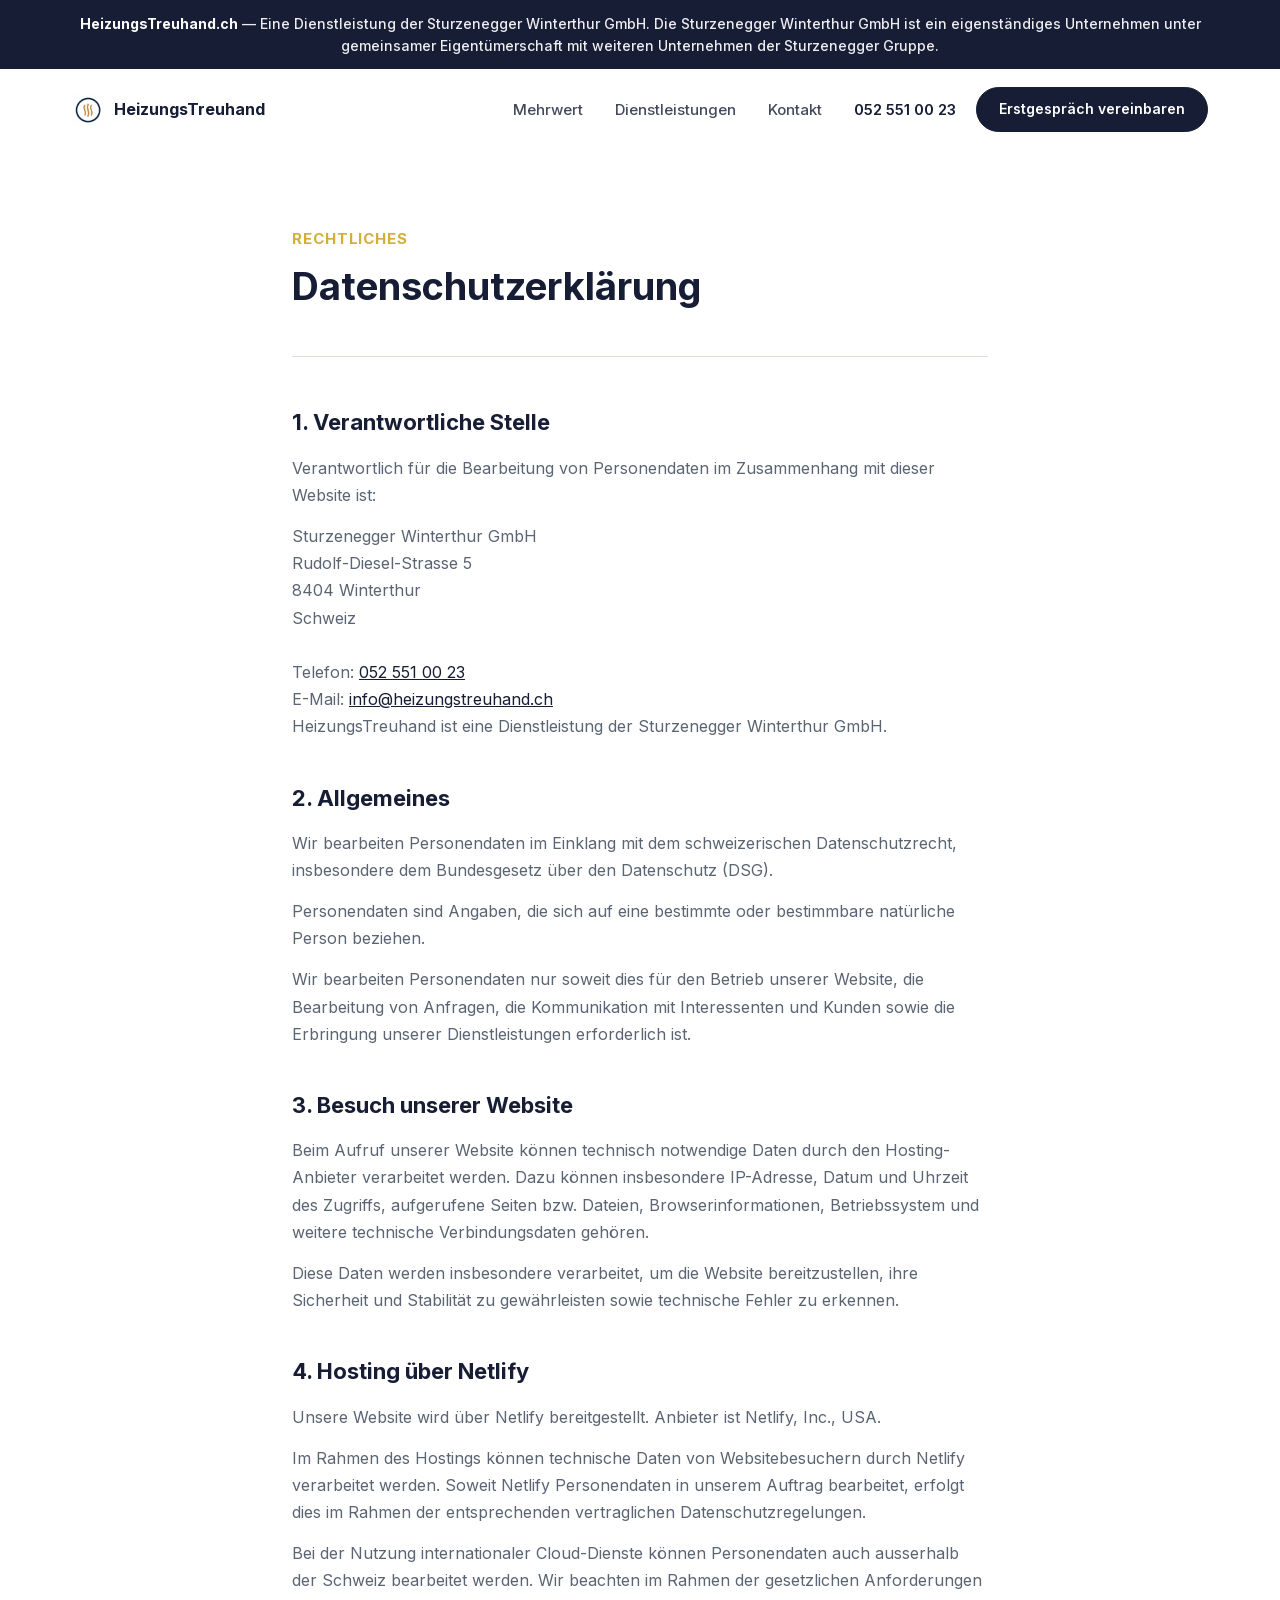
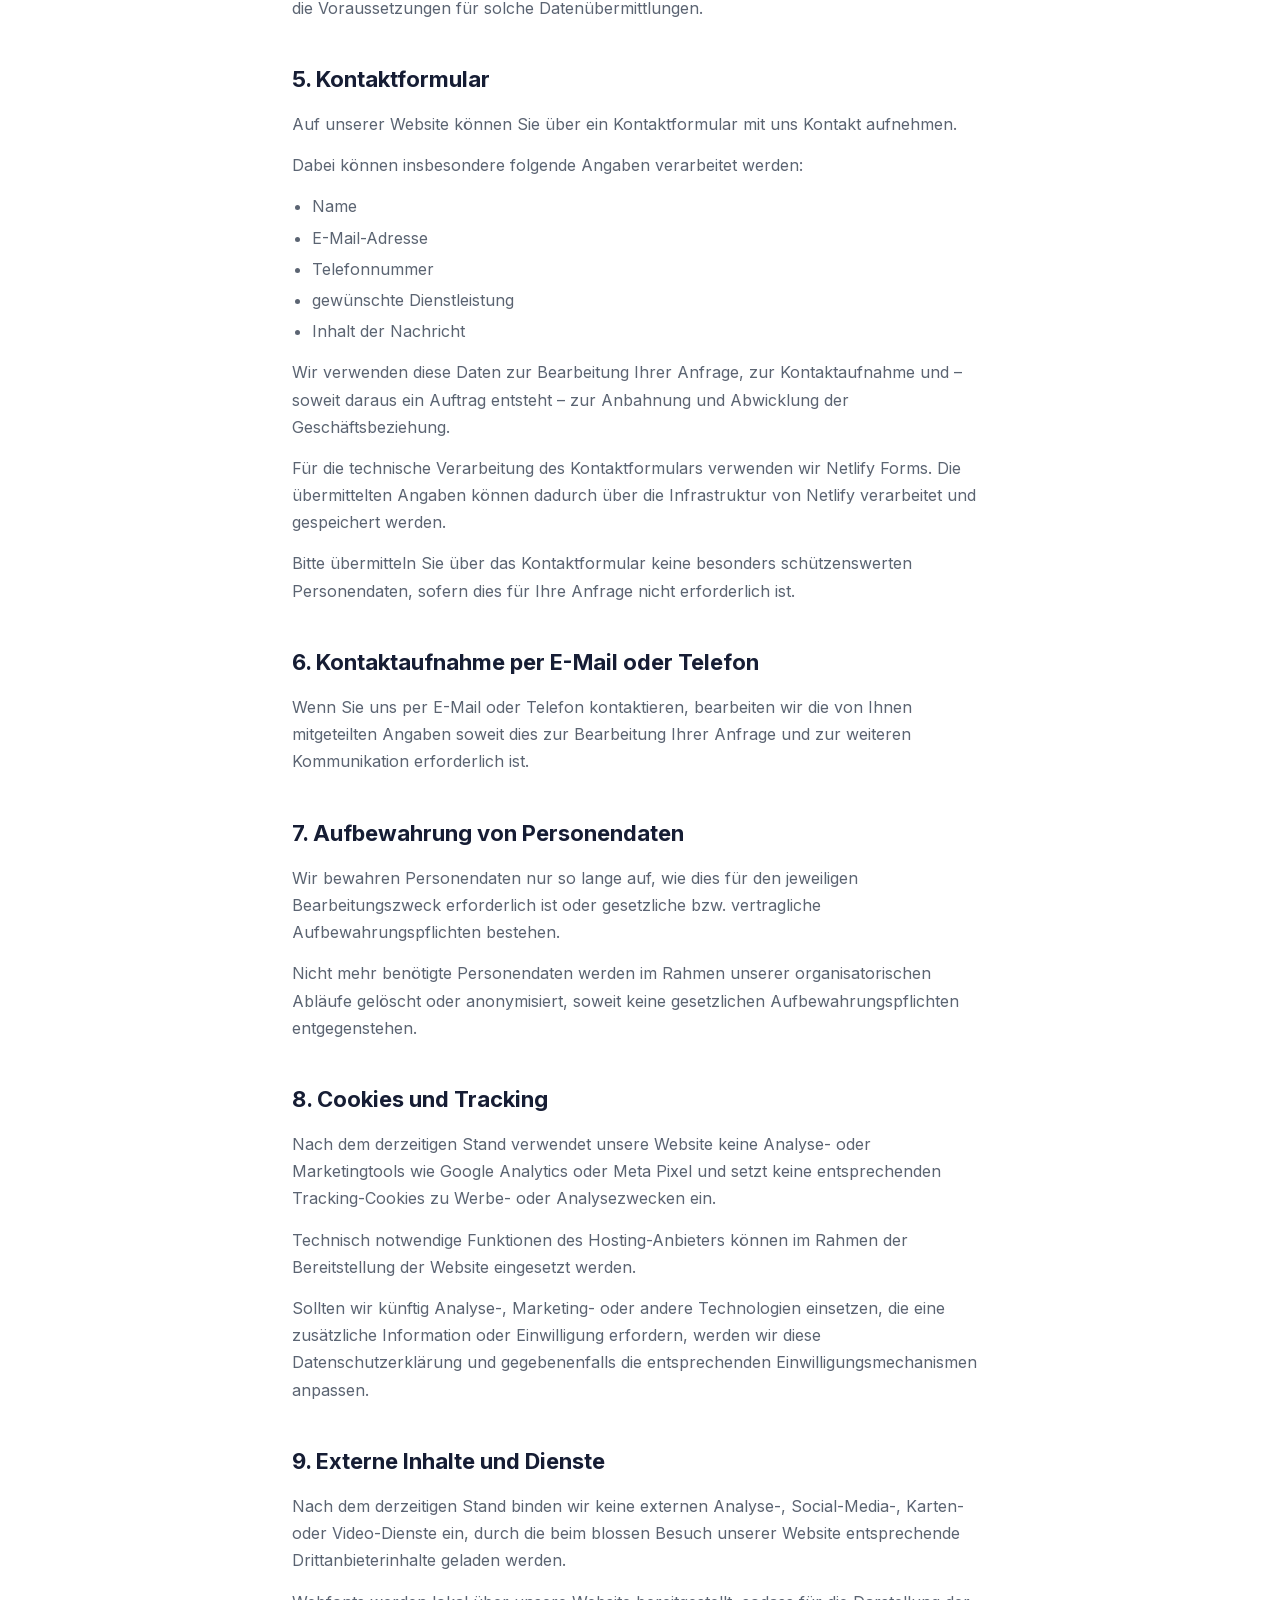
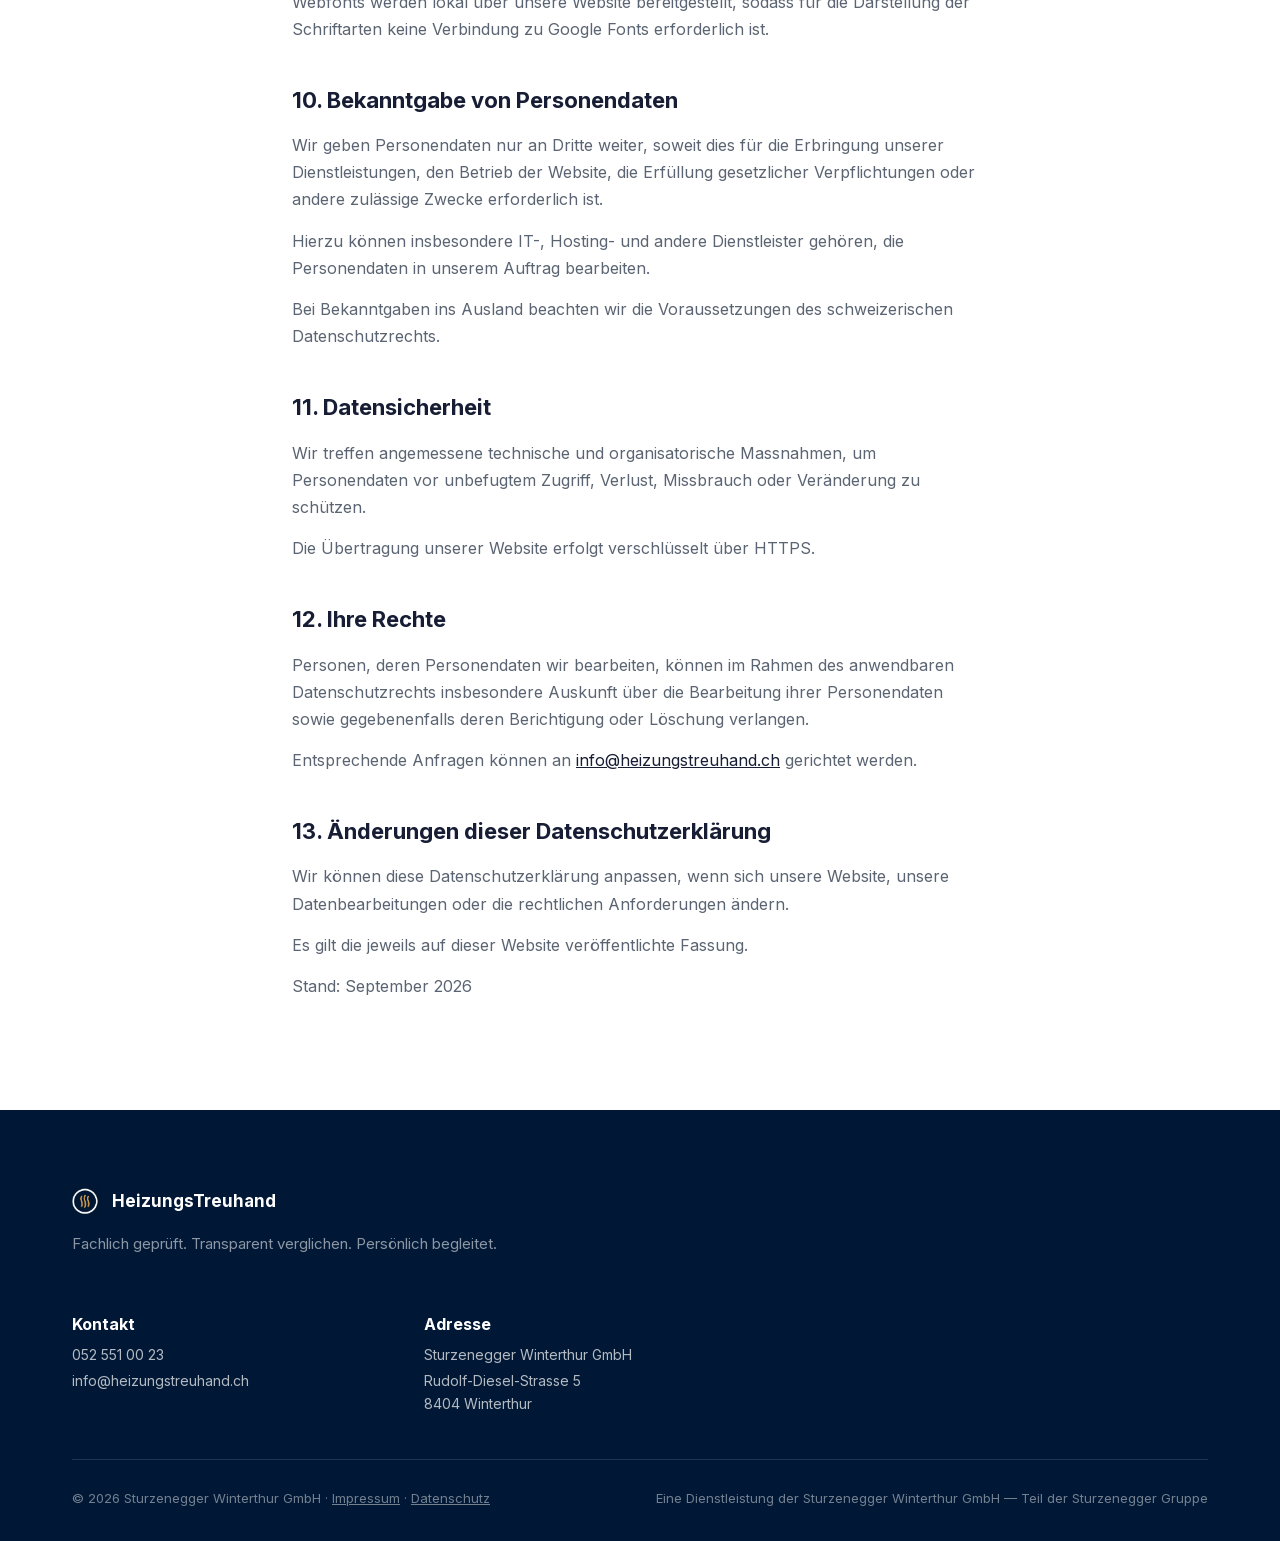
==== datenschutz.html @ 7db2c616 "Umfängliche Bearbeitung" ====
<!DOCTYPE html>
<html lang="de-CH">
<head>
<meta charset="UTF-8">
<meta name="viewport" content="width=device-width, initial-scale=1.0">
<title>Datenschutzerklärung — HeizungsTreuhand</title>
<meta name="description" content="Datenschutzerklärung von HeizungsTreuhand, einer Dienstleistung der Sturzenegger Winterthur GmbH.">
<meta name="robots" content="index, follow">
<meta name="author" content="Sturzenegger Winterthur GmbH">
<meta name="theme-color" content="#161d34">
<link rel="canonical" href="https://www.heizungstreuhand.ch/datenschutz.html">
<link rel="icon" type="image/png" href="assets/img/icon-on-light.png">
<link rel="apple-touch-icon" href="assets/img/icon-on-light.png">
<link rel="stylesheet" href="style.css">
</head>
<body>

<div class="top-bar">
  <div class="top-bar-inner">
    <p><strong>HeizungsTreuhand.ch</strong> — Eine Dienstleistung der Sturzenegger Winterthur GmbH. Die Sturzenegger Winterthur GmbH ist ein eigenständiges Unternehmen unter gemeinsamer Eigentümerschaft mit weiteren Unternehmen der Sturzenegger Gruppe.</p>
  </div>
</div>

<header class="nav" id="nav">
  <div class="nav-inner">
    <a href="/" class="nav-logo">
      <img src="assets/img/icon-on-light.png" alt="HeizungsTreuhand Logo" class="nav-logo-img">
      <span>HeizungsTreuhand</span>
    </a>
    <div class="nav-mobile-panel" id="navMobilePanel">
      <nav class="nav-links" id="navLinks">
        <a href="/#mehrwert">Mehrwert</a>
        <a href="/#dienstleistungen">Dienstleistungen</a>
        <a href="/#kontakt">Kontakt</a>
      </nav>
      <div class="nav-actions">
        <a href="tel:0525510023" class="nav-phone">052 551 00 23</a>
        <a href="/#kontakt" class="btn btn-primary btn-sm nav-cta">Erstgespräch vereinbaren</a>
      </div>
    </div>
    <button class="nav-burger" id="navBurger" aria-label="Menü öffnen" aria-expanded="false">
      <span></span><span></span><span></span>
    </button>
  </div>
</header>

<main id="top">
  <section class="section legal-page">
    <div class="section-inner legal-content">
      <p class="caption">Rechtliches</p>
      <h1 class="heading">Datenschutzerklärung</h1>

      <div class="legal-body">

        <section>
          <h2>1. Verantwortliche Stelle</h2>
          <p>Verantwortlich für die Bearbeitung von Personendaten im Zusammenhang mit dieser Website ist:</p>
          <address>
            Sturzenegger Winterthur GmbH<br>
            Rudolf-Diesel-Strasse 5<br>
            8404 Winterthur<br>
            Schweiz<br><br>
            Telefon: <a href="tel:0525510023">052 551 00 23</a><br>
            E-Mail: <a href="mailto:info@heizungstreuhand.ch">info@heizungstreuhand.ch</a>
          </address>
          <p>HeizungsTreuhand ist eine Dienstleistung der Sturzenegger Winterthur GmbH.</p>
        </section>

        <section>
          <h2>2. Allgemeines</h2>
          <p>Wir bearbeiten Personendaten im Einklang mit dem schweizerischen Datenschutzrecht, insbesondere dem Bundesgesetz über den Datenschutz (DSG).</p>
          <p>Personendaten sind Angaben, die sich auf eine bestimmte oder bestimmbare natürliche Person beziehen.</p>
          <p>Wir bearbeiten Personendaten nur soweit dies für den Betrieb unserer Website, die Bearbeitung von Anfragen, die Kommunikation mit Interessenten und Kunden sowie die Erbringung unserer Dienstleistungen erforderlich ist.</p>
        </section>

        <section>
          <h2>3. Besuch unserer Website</h2>
          <p>Beim Aufruf unserer Website können technisch notwendige Daten durch den Hosting-Anbieter verarbeitet werden. Dazu können insbesondere IP-Adresse, Datum und Uhrzeit des Zugriffs, aufgerufene Seiten bzw. Dateien, Browserinformationen, Betriebssystem und weitere technische Verbindungsdaten gehören.</p>
          <p>Diese Daten werden insbesondere verarbeitet, um die Website bereitzustellen, ihre Sicherheit und Stabilität zu gewährleisten sowie technische Fehler zu erkennen.</p>
        </section>

        <section>
          <h2>4. Hosting über Netlify</h2>
          <p>Unsere Website wird über Netlify bereitgestellt. Anbieter ist Netlify, Inc., USA.</p>
          <p>Im Rahmen des Hostings können technische Daten von Websitebesuchern durch Netlify verarbeitet werden. Soweit Netlify Personendaten in unserem Auftrag bearbeitet, erfolgt dies im Rahmen der entsprechenden vertraglichen Datenschutzregelungen.</p>
          <p>Bei der Nutzung internationaler Cloud-Dienste können Personendaten auch ausserhalb der Schweiz bearbeitet werden. Wir beachten im Rahmen der gesetzlichen Anforderungen die Voraussetzungen für solche Datenübermittlungen.</p>
        </section>

        <section>
          <h2>5. Kontaktformular</h2>
          <p>Auf unserer Website können Sie über ein Kontaktformular mit uns Kontakt aufnehmen.</p>
          <p>Dabei können insbesondere folgende Angaben verarbeitet werden:</p>
          <ul class="legal-list">
            <li>Name</li>
            <li>E-Mail-Adresse</li>
            <li>Telefonnummer</li>
            <li>gewünschte Dienstleistung</li>
            <li>Inhalt der Nachricht</li>
          </ul>
          <p>Wir verwenden diese Daten zur Bearbeitung Ihrer Anfrage, zur Kontaktaufnahme und – soweit daraus ein Auftrag entsteht – zur Anbahnung und Abwicklung der Geschäftsbeziehung.</p>
          <p>Für die technische Verarbeitung des Kontaktformulars verwenden wir Netlify Forms. Die übermittelten Angaben können dadurch über die Infrastruktur von Netlify verarbeitet und gespeichert werden.</p>
          <p>Bitte übermitteln Sie über das Kontaktformular keine besonders schützenswerten Personendaten, sofern dies für Ihre Anfrage nicht erforderlich ist.</p>
        </section>

        <section>
          <h2>6. Kontaktaufnahme per E-Mail oder Telefon</h2>
          <p>Wenn Sie uns per E-Mail oder Telefon kontaktieren, bearbeiten wir die von Ihnen mitgeteilten Angaben soweit dies zur Bearbeitung Ihrer Anfrage und zur weiteren Kommunikation erforderlich ist.</p>
        </section>

        <section>
          <h2>7. Aufbewahrung von Personendaten</h2>
          <p>Wir bewahren Personendaten nur so lange auf, wie dies für den jeweiligen Bearbeitungszweck erforderlich ist oder gesetzliche bzw. vertragliche Aufbewahrungspflichten bestehen.</p>
          <p>Nicht mehr benötigte Personendaten werden im Rahmen unserer organisatorischen Abläufe gelöscht oder anonymisiert, soweit keine gesetzlichen Aufbewahrungspflichten entgegenstehen.</p>
        </section>

        <section>
          <h2>8. Cookies und Tracking</h2>
          <p>Nach dem derzeitigen Stand verwendet unsere Website keine Analyse- oder Marketingtools wie Google Analytics oder Meta Pixel und setzt keine entsprechenden Tracking-Cookies zu Werbe- oder Analysezwecken ein.</p>
          <p>Technisch notwendige Funktionen des Hosting-Anbieters können im Rahmen der Bereitstellung der Website eingesetzt werden.</p>
          <p>Sollten wir künftig Analyse-, Marketing- oder andere Technologien einsetzen, die eine zusätzliche Information oder Einwilligung erfordern, werden wir diese Datenschutzerklärung und gegebenenfalls die entsprechenden Einwilligungsmechanismen anpassen.</p>
        </section>

        <section>
          <h2>9. Externe Inhalte und Dienste</h2>
          <p>Nach dem derzeitigen Stand binden wir keine externen Analyse-, Social-Media-, Karten- oder Video-Dienste ein, durch die beim blossen Besuch unserer Website entsprechende Drittanbieterinhalte geladen werden.</p>
          <p>Webfonts werden lokal über unsere Website bereitgestellt, sodass für die Darstellung der Schriftarten keine Verbindung zu Google Fonts erforderlich ist.</p>
        </section>

        <section>
          <h2>10. Bekanntgabe von Personendaten</h2>
          <p>Wir geben Personendaten nur an Dritte weiter, soweit dies für die Erbringung unserer Dienstleistungen, den Betrieb der Website, die Erfüllung gesetzlicher Verpflichtungen oder andere zulässige Zwecke erforderlich ist.</p>
          <p>Hierzu können insbesondere IT-, Hosting- und andere Dienstleister gehören, die Personendaten in unserem Auftrag bearbeiten.</p>
          <p>Bei Bekanntgaben ins Ausland beachten wir die Voraussetzungen des schweizerischen Datenschutzrechts.</p>
        </section>

        <section>
          <h2>11. Datensicherheit</h2>
          <p>Wir treffen angemessene technische und organisatorische Massnahmen, um Personendaten vor unbefugtem Zugriff, Verlust, Missbrauch oder Veränderung zu schützen.</p>
          <p>Die Übertragung unserer Website erfolgt verschlüsselt über HTTPS.</p>
        </section>

        <section>
          <h2>12. Ihre Rechte</h2>
          <p>Personen, deren Personendaten wir bearbeiten, können im Rahmen des anwendbaren Datenschutzrechts insbesondere Auskunft über die Bearbeitung ihrer Personendaten sowie gegebenenfalls deren Berichtigung oder Löschung verlangen.</p>
          <p>Entsprechende Anfragen können an <a href="mailto:info@heizungstreuhand.ch">info@heizungstreuhand.ch</a> gerichtet werden.</p>
        </section>

        <section>
          <h2>13. Änderungen dieser Datenschutzerklärung</h2>
          <p>Wir können diese Datenschutzerklärung anpassen, wenn sich unsere Website, unsere Datenbearbeitungen oder die rechtlichen Anforderungen ändern.</p>
          <p>Es gilt die jeweils auf dieser Website veröffentlichte Fassung.</p>
          <p>Stand: September 2026</p>
        </section>

      </div>
    </div>
  </section>
</main>

<footer class="footer">
  <div class="footer-inner">
    <div class="footer-top">
      <div class="footer-logo-row">
        <img src="assets/img/icon-on-dark.png" alt="HeizungsTreuhand" class="footer-logo">
        <span>HeizungsTreuhand</span>
      </div>
      <p class="footer-tagline">Fachlich geprüft. Transparent verglichen. Persönlich begleitet.</p>
    </div>

    <div class="footer-grid">
      <div class="footer-col">
        <h5>Kontakt</h5>
        <a href="tel:0525510023">052 551 00 23</a>
        <a href="mailto:info@heizungstreuhand.ch">info@heizungstreuhand.ch</a>
      </div>
      <div class="footer-col">
        <h5>Adresse</h5>
        <p class="footer-role">Sturzenegger Winterthur GmbH</p>
        <p>Rudolf-Diesel-Strasse 5<br>8404 Winterthur</p>
      </div>
    </div>

    <div class="footer-bottom">
      <span>© <span id="year"></span> Sturzenegger Winterthur GmbH · <a href="/impressum.html">Impressum</a> · <a href="/datenschutz.html">Datenschutz</a></span>
      <span>Eine Dienstleistung der Sturzenegger Winterthur GmbH — Teil der Sturzenegger Gruppe</span>
    </div>
  </div>
</footer>

<script src="script.js"></script>
</body>
</html>
---- style.css ----
/* ==========================================================================
   HeizungsTreuhand — Tokens
   Style rhythm adapted from the "Custo" reference (oversized type, hairline
   borders, generous section gaps, pill CTAs) mapped onto the real brand
   palette (navy / gold) from the logo, flyer and business card.
   ========================================================================== */

/* Self-hosted Inter (variable font, Latin subset — covers all German text
   incl. äöüß). One file serves weights 400–800, so a single @font-face rule
   with a weight range is enough; no external Google Fonts request is made. */
@font-face{
  font-family: 'Inter';
  font-style: normal;
  font-weight: 400 800;
  font-display: swap;
  src: url('assets/fonts/Inter-latin-variable.woff2') format('woff2-variations'), url('assets/fonts/Inter-latin-variable.woff2') format('woff2');
  unicode-range: U+0000-00FF, U+0131, U+0152-0153, U+02BB-02BC, U+02C6, U+02DA, U+02DC, U+0304, U+0308, U+0329, U+2000-206F, U+20AC, U+2122, U+2191, U+2193, U+2212, U+2215, U+FEFF, U+FFFD;
}

:root{
  /* Brand colors */
  --color-navy:        #161d34;
  --color-navy-deep:   #001835;
  --color-navy-soft:   #2c3c5c;
  --color-gold:        #d3af37;
  --color-gold-light:  #d7ac66;

  --color-canvas:      #f4f2ec;
  --color-canvas-alt:  #eeece4;
  --color-paper:       #ffffff;

  --color-ink:         #161d34;
  --color-muted:       #5b6472;
  --color-muted-light: #8a92a0;
  --color-border:      #e1ddd2;
  --color-border-dark: rgba(255,255,255,0.16);

  /* Type */
  --font-sans: 'Inter', ui-sans-serif, system-ui, -apple-system, "Segoe UI", Roboto, sans-serif;

  --text-caption: 15px;
  --text-body: 17px;
  --text-lead: 20px;
  --text-heading-sm: 26px;
  --text-heading: 38px;
  --text-display: clamp(38px, 6vw, 60px);

  /* Layout */
  --page-max-width: 1200px;
  --section-gap: 110px;
  --radius-card: 8px;
  --radius-pill: 31px;
}

*, *::before, *::after{ box-sizing: border-box; }

html{ scroll-behavior: smooth; }

body{
  margin: 0;
  font-family: var(--font-sans);
  font-size: var(--text-body);
  line-height: 1.6;
  color: var(--color-ink);
  background: var(--color-paper);
  -webkit-font-smoothing: antialiased;
  font-feature-settings: "kern" 1, "liga" 1;
}

img{ max-width: 100%; display: block; }

a{ color: inherit; text-decoration: none; }

ul{ margin: 0; padding: 0; list-style: none; }

.section-inner{
  max-width: var(--page-max-width);
  margin: 0 auto;
  padding: 0 32px;
}

/* ==========================================================================
   Navigation
   ========================================================================== */

.top-bar{
  background: var(--color-navy);
}

.top-bar-inner{
  max-width: var(--page-max-width);
  margin: 0 auto;
  padding: 13px 32px;
}

.top-bar p{
  margin: 0;
  font-size: 14px;
  font-weight: 500;
  line-height: 1.55;
  color: rgba(255,255,255,0.92);
  text-align: center;
}

.top-bar strong{
  color: #fff;
  font-weight: 700;
}

.nav{
  position: sticky;
  top: 0; left: 0; right: 0;
  z-index: 100;
  background: var(--color-paper);
  border-bottom: 1px solid transparent;
  transition: background .25s ease, border-color .25s ease;
}

.nav.is-scrolled{
  background: rgba(255,255,255,0.92);
  backdrop-filter: blur(8px);
  border-bottom: 1px solid var(--color-border);
}

.nav-inner{
  max-width: var(--page-max-width);
  margin: 0 auto;
  padding: 18px 32px;
  display: flex;
  align-items: center;
  gap: 32px;
}

.nav-logo{
  display: flex;
  align-items: center;
  gap: 10px;
  font-weight: 700;
  font-size: 16px;
  color: var(--color-navy);
  margin-right: auto;
}

.nav-logo-img{ height: 32px; width: auto; }

.nav-mobile-panel{ display: contents; }

.nav-links{
  display: flex;
  gap: 32px;
}

.nav-links a{
  font-size: 15px;
  font-weight: 500;
  color: var(--color-navy);
  opacity: .8;
}

.nav-links a:hover{ opacity: 1; }

.nav-actions{
  display: flex;
  align-items: center;
  gap: 20px;
}

.nav-phone{
  font-size: 15px;
  font-weight: 600;
  color: var(--color-navy);
  white-space: nowrap;
}

.nav-burger{
  display: none;
  flex-direction: column;
  justify-content: center;
  gap: 5px;
  width: 32px; height: 32px;
  background: none;
  border: none;
  cursor: pointer;
  margin-left: auto;
}

.nav-burger span{
  display: block;
  height: 2px;
  background: var(--color-navy);
  border-radius: 2px;
}

/* ==========================================================================
   Buttons & links
   ========================================================================== */

.btn{
  display: inline-flex;
  align-items: center;
  justify-content: center;
  gap: 8px;
  font-family: var(--font-sans);
  font-size: 16px;
  font-weight: 600;
  padding: 15px 30px;
  border-radius: var(--radius-pill);
  border: 1px solid transparent;
  cursor: pointer;
  transition: background .2s ease, color .2s ease, border-color .2s ease, transform .15s ease;
  white-space: nowrap;
}

.btn:active{ transform: scale(0.98); }

.btn-primary{
  background: var(--color-navy);
  color: #fff;
  border-color: var(--color-navy);
}
.btn-primary:hover{ background: var(--color-gold); border-color: var(--color-gold); color: var(--color-navy); }

/* Nav / hero primary CTAs stay on-brand navy on hover — gold is reserved as a rare accent */
.btn-primary.nav-cta:hover,
.btn-primary.hero-cta:hover{
  background: var(--color-navy);
  border-color: var(--color-navy);
  color: #fff;
  filter: brightness(1.18);
}

.btn-ghost{
  background: transparent;
  color: var(--color-navy);
  border: 1px solid var(--color-navy);
}
.btn-ghost:hover{ background: var(--color-navy); color: #fff; }

.btn-outline{
  background: transparent;
  color: var(--color-navy);
  border: 1px solid var(--color-border);
}
.btn-outline:hover{ border-color: var(--color-navy); background: var(--color-navy); color: #fff; }

.btn-sm{ padding: 10px 22px; font-size: 14px; }

.btn-block{ width: 100%; }

.link-arrow{
  font-size: 15px;
  font-weight: 600;
  border-bottom: 1px solid var(--color-navy);
  padding-bottom: 3px;
}

/* ==========================================================================
   Hero
   ========================================================================== */

.hero{
  background: var(--color-paper);
  padding: 96px 32px 130px;
}

.hero-inner{
  max-width: var(--page-max-width);
  margin: 0 auto;
  text-align: left;
}

.hero-headline{
  font-size: clamp(40px, 4.4vw, 64px);
  line-height: 1.08;
  font-weight: 700;
  color: var(--color-navy);
  margin: 0;
  letter-spacing: -0.01em;
}

.hero-rule{
  display: block;
  width: 64px;
  height: 3px;
  background: var(--color-gold);
  margin: 28px 0;
}

.hero-sub{
  font-size: 18px;
  line-height: 1.6;
  color: var(--color-muted);
  max-width: 480px;
  margin: 0 0 40px;
}

.hero-actions{
  display: flex;
  align-items: center;
  flex-wrap: wrap;
  gap: 28px;
}

/* ==========================================================================
   Generic section rhythm
   ========================================================================== */

.section{
  padding: var(--section-gap) 0;
  background: var(--color-paper);
}

.section-alt{ background: var(--color-canvas); }

.section-dark{
  background: var(--color-navy);
  color: #fff;
}

.caption{
  font-size: var(--text-caption);
  font-weight: 700;
  letter-spacing: 0.06em;
  text-transform: uppercase;
  color: var(--color-gold);
  margin: 0 0 14px;
}

.caption-light{ color: var(--color-gold-light); }

.heading{
  font-size: var(--text-heading);
  line-height: 1.15;
  font-weight: 700;
  color: var(--color-navy);
  margin: 0 0 20px;
  max-width: 720px;
}

.heading-light{ color: #fff; }

.lead{
  font-size: var(--text-lead);
  line-height: 1.5;
  color: var(--color-muted);
  max-width: 640px;
  margin: 0 0 48px;
}

.lead-light{ color: rgba(255,255,255,0.72); }

/* Mehrwert badges */

.badge-row{
  display: flex;
  flex-wrap: wrap;
  gap: 12px;
  margin: -20px 0 56px;
}

.badge{
  font-size: 14px;
  font-weight: 600;
  color: var(--color-navy);
  background: var(--color-canvas);
  border: 1px solid var(--color-border);
  padding: 9px 18px;
  border-radius: var(--radius-pill);
}

/* Feature grid */

.feature-grid{
  display: grid;
  grid-template-columns: repeat(3, 1fr);
  gap: 40px 32px;
}

.feature-icon{
  width: 56px; height: 56px;
  border-radius: 50%;
  background: var(--color-navy);
  display: flex;
  align-items: center;
  justify-content: center;
  margin-bottom: 20px;
}

.feature-icon img{ width: 26px; height: 26px; object-fit: contain; }

.feature h3{
  font-size: 19px;
  font-weight: 700;
  color: var(--color-navy);
  margin: 0 0 8px;
}

.feature p{
  font-size: 15px;
  color: var(--color-muted);
  margin: 0;
  line-height: 1.55;
}

/* ==========================================================================
   Pricing / Dienstleistungen
   ========================================================================== */

.pricing-grid{
  display: grid;
  grid-template-columns: repeat(3, 1fr);
  gap: 28px;
  margin-bottom: 76px;
}

.price-card{
  position: relative;
  background: var(--color-canvas);
  border: 1px solid var(--color-border);
  border-radius: var(--radius-card);
  padding: 32px 28px;
  display: flex;
  flex-direction: column;
}

.price-card-featured{
  background: var(--color-navy);
  border-color: var(--color-navy);
  color: #fff;
  overflow: hidden;
}

.price-card-ribbon{
  position: absolute;
  top: 26px;
  right: -54px;
  width: 190px;
  background: var(--color-gold);
  color: var(--color-navy);
  font-size: 12px;
  font-weight: 800;
  letter-spacing: 0.04em;
  text-transform: uppercase;
  text-align: center;
  padding: 6px 0;
  transform: rotate(45deg);
}

.price-card-icon{
  width: 48px; height: 48px;
  border-radius: 50%;
  background: var(--color-canvas);
  display: flex;
  align-items: center;
  justify-content: center;
  margin-bottom: 20px;
}

.price-card-featured .price-card-icon{ background: rgba(255,255,255,0.1); }

.price-card-icon img{ width: 22px; height: 22px; }

.price-card h3{
  font-size: 22px;
  font-weight: 700;
  margin: 0 0 6px;
}

.price-card-sub{
  font-size: 15px;
  font-weight: 600;
  color: var(--color-gold);
  margin: 0 0 16px;
}

.price-card-note{
  font-size: 14px;
  line-height: 1.55;
  margin: 0 0 20px;
  opacity: 0.85;
}

.price-card-list{
  margin: 0 0 28px;
  display: flex;
  flex-direction: column;
  gap: 10px;
  flex: 1;
}

.price-card-list li{
  font-size: 14px;
  line-height: 1.5;
  padding-left: 22px;
  position: relative;
}

.price-card-list li::before{
  content: "✓";
  position: absolute;
  left: 0;
  color: var(--color-gold);
  font-weight: 700;
}

.price-card-price{
  display: flex;
  align-items: baseline;
  gap: 8px;
  margin-bottom: 20px;
  padding-top: 20px;
  border-top: 1px solid var(--color-border);
}

.price-card-featured .price-card-price{ border-top-color: rgba(255,255,255,0.18); }

.price-amount{ font-size: 24px; font-weight: 800; }
.price-vat{ font-size: 13px; opacity: 0.65; }

.price-card .btn{ align-self: flex-start; }

.price-card-featured .btn-primary{
  background: var(--color-gold);
  border-color: var(--color-gold);
  color: var(--color-navy);
}
.price-card-featured .btn-primary:hover{ background: #fff; border-color: #fff; }

/* Process strip */

.process-strip{
  display: grid;
  grid-template-columns: repeat(4, 1fr);
  gap: 32px;
  border-top: 1px solid var(--color-border);
  padding-top: 56px;
}

.process-num{
  display: block;
  font-size: 14px;
  font-weight: 800;
  color: var(--color-gold);
  margin-bottom: 12px;
}

.process-step h4{
  font-size: 17px;
  font-weight: 700;
  color: var(--color-navy);
  margin: 0 0 8px;
}

.process-step p{
  font-size: 14px;
  color: var(--color-muted);
  margin: 0;
  line-height: 1.5;
}

/* ==========================================================================
   Contact / CTA
   ========================================================================== */

.contact-grid{
  display: grid;
  grid-template-columns: 0.8fr 1.2fr;
  gap: 56px;
  align-items: start;
}

.contact-direct{
  display: flex;
  flex-direction: column;
  gap: 20px;
}

.contact-line{
  display: flex;
  align-items: center;
  gap: 14px;
  font-size: 17px;
  font-weight: 600;
  color: #fff;
  padding: 16px 0;
  border-bottom: 1px solid var(--color-border-dark);
}

.contact-line img{
  width: 20px; height: 20px;
}

.contact-line-static{ font-weight: 500; color: rgba(255,255,255,0.85); }

.contact-hint{
  font-size: 14px;
  color: rgba(255,255,255,0.6);
  margin: 12px 0 0;
}

.contact-form{
  background: #fff;
  border-radius: var(--radius-card);
  padding: 36px;
}

.form-honeypot{
  position: absolute;
  left: -9999px;
  width: 1px;
  height: 1px;
  overflow: hidden;
}

.contact-form-success{
  text-align: center;
}

.contact-form-success h3{
  font-size: 22px;
  font-weight: 700;
  color: var(--color-navy);
  margin: 0 0 12px;
}

.contact-form-success p{
  font-size: 15px;
  line-height: 1.6;
  color: var(--color-muted);
  margin: 0;
}

.form-row{ margin-bottom: 20px; }

.form-row-split{
  display: grid;
  grid-template-columns: 1fr 1fr;
  gap: 16px;
}

.form-row label{
  display: block;
  font-size: 13px;
  font-weight: 700;
  color: var(--color-navy);
  margin-bottom: 8px;
  text-transform: uppercase;
  letter-spacing: 0.03em;
}

.form-row input,
.form-row select,
.form-row textarea{
  width: 100%;
  font-family: var(--font-sans);
  font-size: 15px;
  color: var(--color-ink);
  border: 1px solid var(--color-border);
  border-radius: var(--radius-card);
  padding: 14px 16px;
  background: var(--color-paper);
  transition: border-color .15s ease;
}

.form-row input:focus,
.form-row select:focus,
.form-row textarea:focus{
  outline: none;
  border-color: var(--color-navy);
}

.form-row textarea{ resize: vertical; }

.form-note{
  font-size: 12px;
  color: var(--color-muted-light);
  text-align: center;
  margin: 14px 0 0;
}

.form-privacy-note{
  font-size: 12px;
  line-height: 1.5;
  color: var(--color-muted-light);
  margin: 0 0 16px;
}

.form-privacy-note a{
  color: var(--color-muted);
  text-decoration: underline;
}

.form-privacy-note a:hover{ color: var(--color-navy); }

/* ==========================================================================
   Legal pages (Impressum / Datenschutz)
   ========================================================================== */

.legal-page{ padding-top: 76px; }

.legal-content{ max-width: 760px; }

.legal-content .heading{ max-width: none; }

.legal-body{
  margin-top: 48px;
  padding-top: 48px;
  border-top: 1px solid var(--color-border);
}

.legal-body section + section{ margin-top: 40px; }

.legal-body h2{
  font-size: 22px;
  font-weight: 700;
  color: var(--color-navy);
  margin: 0 0 14px;
}

.legal-body p{
  font-size: 16px;
  line-height: 1.7;
  color: var(--color-muted);
  margin: 0 0 14px;
}

.legal-body p:last-child{ margin-bottom: 0; }

.legal-list{
  margin: 0 0 14px;
  padding-left: 20px;
  list-style: disc;
  font-size: 16px;
  line-height: 1.7;
  color: var(--color-muted);
}

.legal-list li{ margin-bottom: 4px; }

.legal-body address{
  font-style: normal;
  font-size: 16px;
  line-height: 1.7;
  color: var(--color-muted);
}

.legal-body a{
  color: var(--color-navy);
  text-decoration: underline;
}

.legal-body a:hover{ color: var(--color-gold); }

/* ==========================================================================
   Footer
   ========================================================================== */

.footer{
  background: var(--color-navy-deep);
  color: rgba(255,255,255,0.85);
  padding: 76px 0 32px;
}

.footer-inner{
  max-width: var(--page-max-width);
  margin: 0 auto;
  padding: 0 32px;
}

.footer-top{ margin-bottom: 56px; }

.footer-logo-row{
  display: flex;
  align-items: center;
  gap: 10px;
  margin-bottom: 16px;
}

.footer-logo-row span{
  font-size: 17px;
  font-weight: 700;
  color: #fff;
}

.footer-logo{ height: 30px; width: auto; }

.footer-tagline{
  font-size: 15px;
  color: rgba(255,255,255,0.55);
  margin: 0;
}

.footer-grid{
  display: grid;
  grid-template-columns: repeat(2, minmax(0, 320px));
  gap: 32px;
  padding-bottom: 40px;
  border-bottom: 1px solid rgba(255,255,255,0.12);
}

.footer-col h5{
  font-size: 16px;
  font-weight: 700;
  color: #fff;
  margin: 0 0 6px;
}

.footer-role{
  font-size: 14px;
  color: var(--color-gold-light);
  margin: 0 0 12px;
}

.footer-col a,
.footer-col p{
  display: block;
  font-size: 14px;
  color: rgba(255,255,255,0.7);
  margin: 0 0 4px;
  line-height: 1.6;
}

.footer-col a:hover{ color: #fff; }

.footer-bottom{
  display: flex;
  justify-content: space-between;
  flex-wrap: wrap;
  gap: 8px;
  padding-top: 28px;
  font-size: 13px;
  color: rgba(255,255,255,0.45);
}

.footer-bottom a{
  color: inherit;
  text-decoration: underline;
}

.footer-bottom a:hover{ color: rgba(255,255,255,0.8); }

/* ==========================================================================
   Responsive
   ========================================================================== */

@media (max-width: 900px){
  .nav-links, .nav-actions{ display: none; }
  .nav-burger{ display: flex; }

  .feature-grid{ grid-template-columns: repeat(2, 1fr); }
  .pricing-grid{ grid-template-columns: 1fr; }
  .process-strip{ grid-template-columns: repeat(2, 1fr); }
  .contact-grid{ grid-template-columns: 1fr; }
  .price-card-ribbon{ right: -54px; }
}

@media (max-width: 720px){
  .hero{ padding: 72px 24px 80px; }
}

@media (max-width: 600px){
  :root{ --section-gap: 76px; }
  .section-inner{ padding: 0 20px; }
  .top-bar-inner{ padding: 10px 20px; }
  .top-bar p{ font-size: 12.5px; text-align: left; }
  .nav-inner{ padding: 16px 20px; }
  .hero{ padding: 56px 20px 64px; }
  .hero-headline{ font-size: clamp(32px, 9vw, 40px); }
  .hero-rule{ margin: 22px 0; }
  .hero-actions{ gap: 18px; }
  .hero-actions .link-arrow{ margin-left: 30px; }
  .feature-grid{ grid-template-columns: 1fr; }
  .process-strip{ grid-template-columns: 1fr; }
  .form-row-split{ grid-template-columns: 1fr; }
  .badge-row{ margin-top: 0; }
  .contact-form{ padding: 24px; }
  .footer-grid{ grid-template-columns: 1fr; }
  .footer-bottom{ flex-direction: column; }
}

/* Mobile nav open state — links and actions stack naturally inside one panel,
   so there's no fixed offset to keep in sync when either section's height changes. */
.nav-mobile-panel.is-open{
  display: flex;
  flex-direction: column;
  position: absolute;
  top: 100%;
  left: 0; right: 0;
  background: #fff;
  padding: 20px 32px;
  border-bottom: 1px solid var(--color-border);
  gap: 20px;
}

.nav-mobile-panel.is-open .nav-links{
  display: flex;
  flex-direction: column;
  gap: 16px;
}

.nav-mobile-panel.is-open .nav-actions{
  display: flex;
  flex-direction: column;
  align-items: stretch;
  gap: 12px;
}
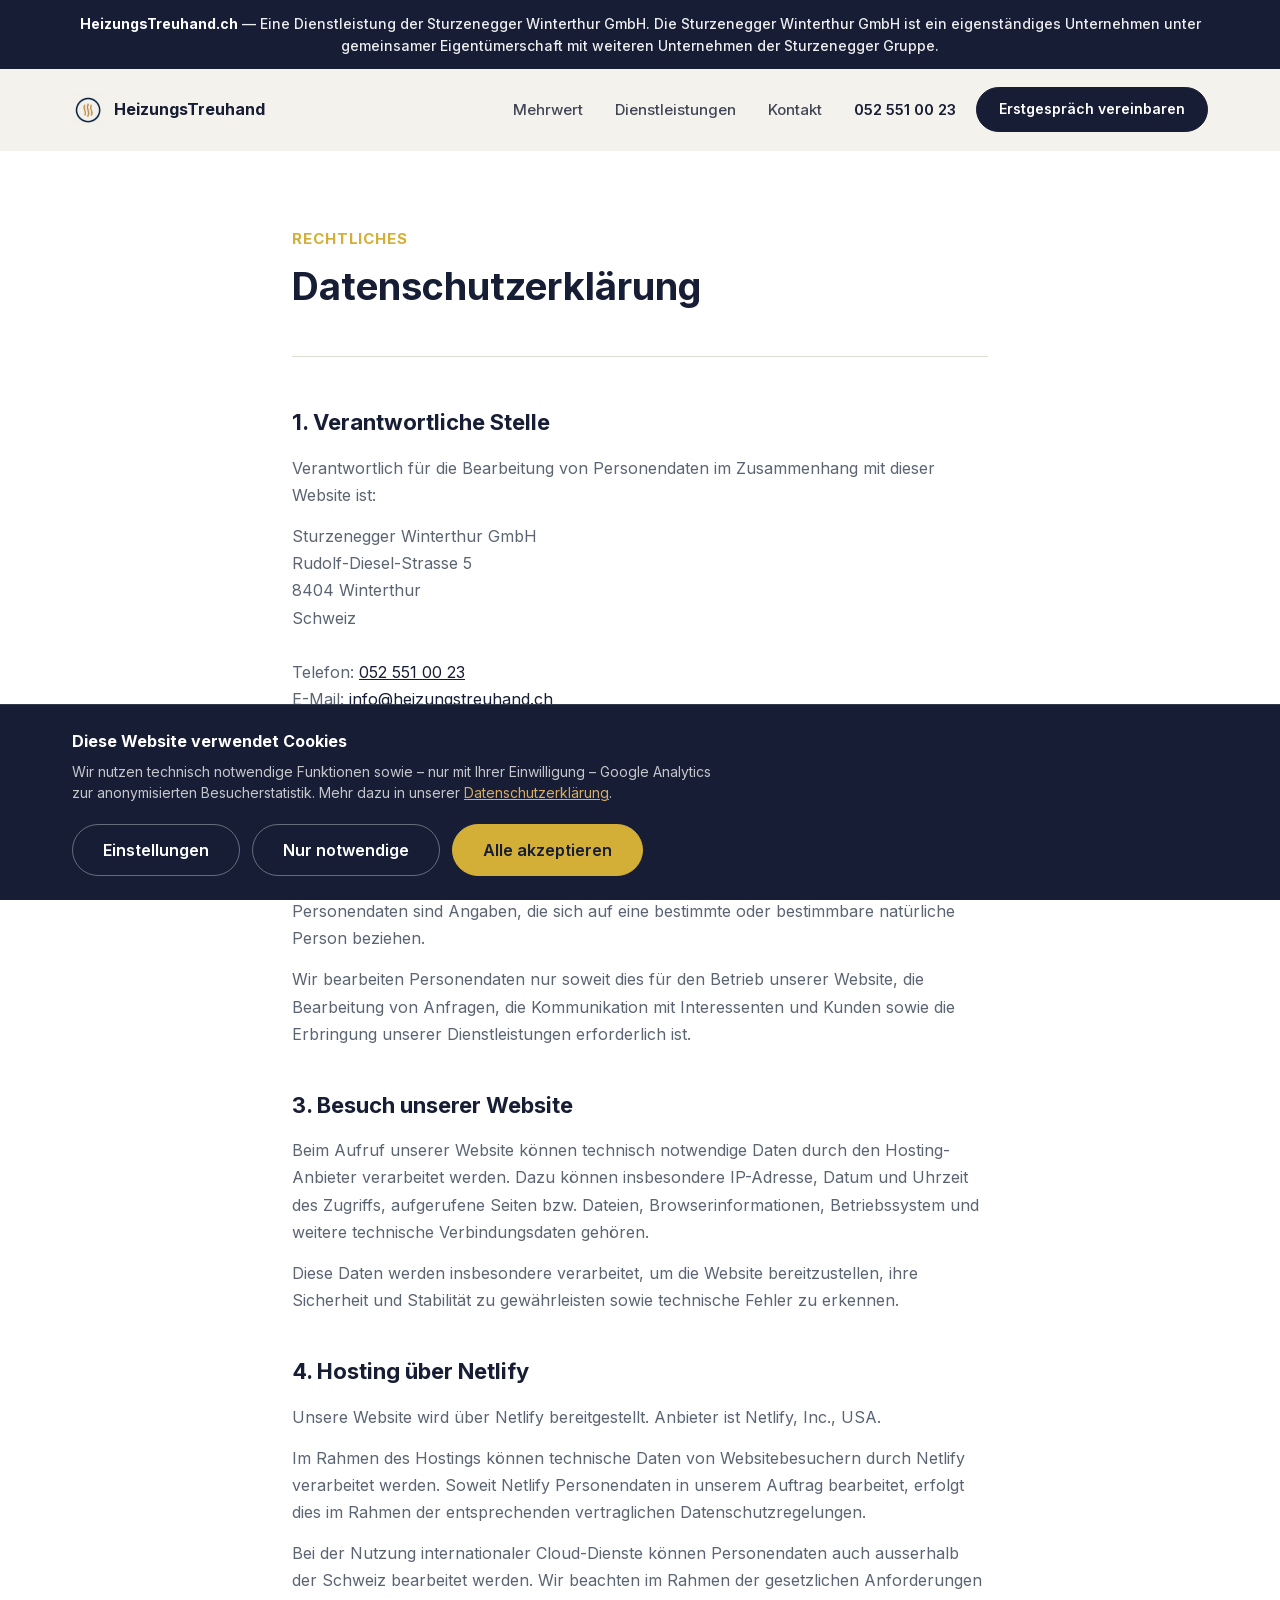
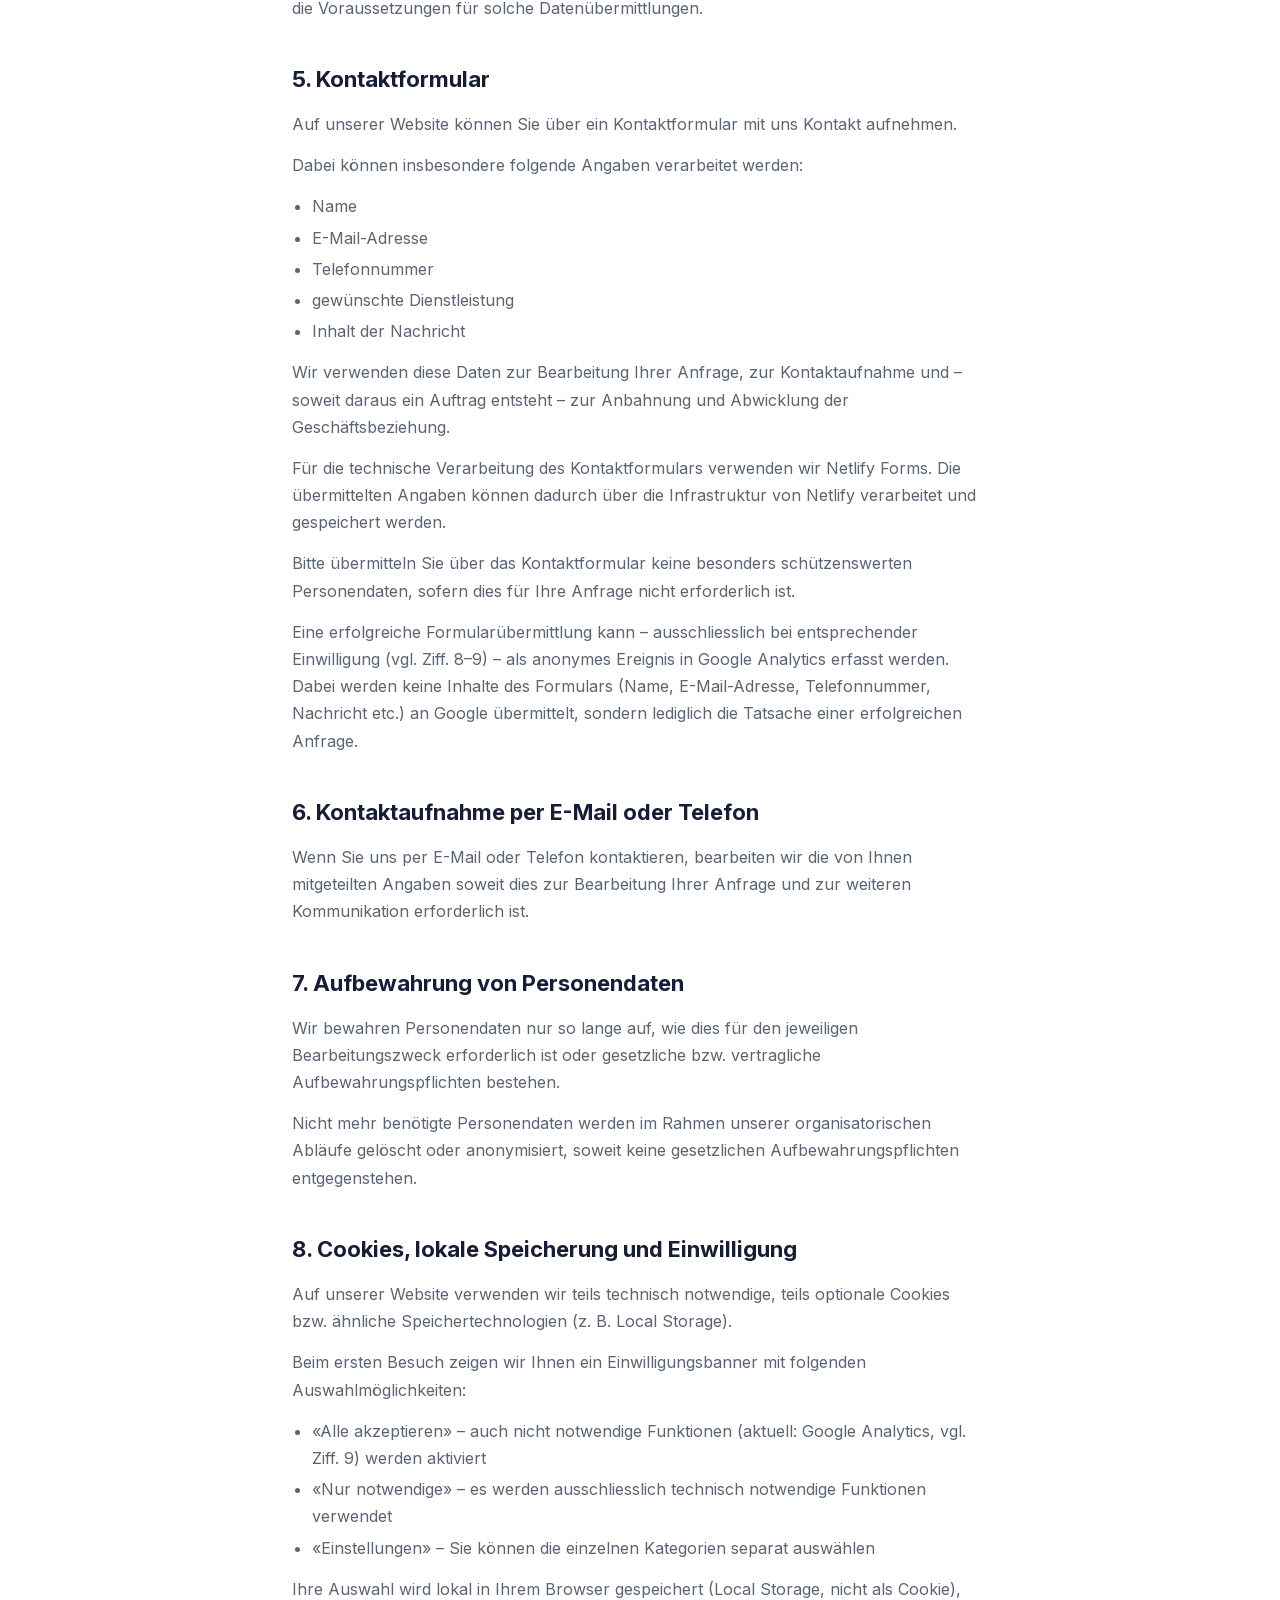
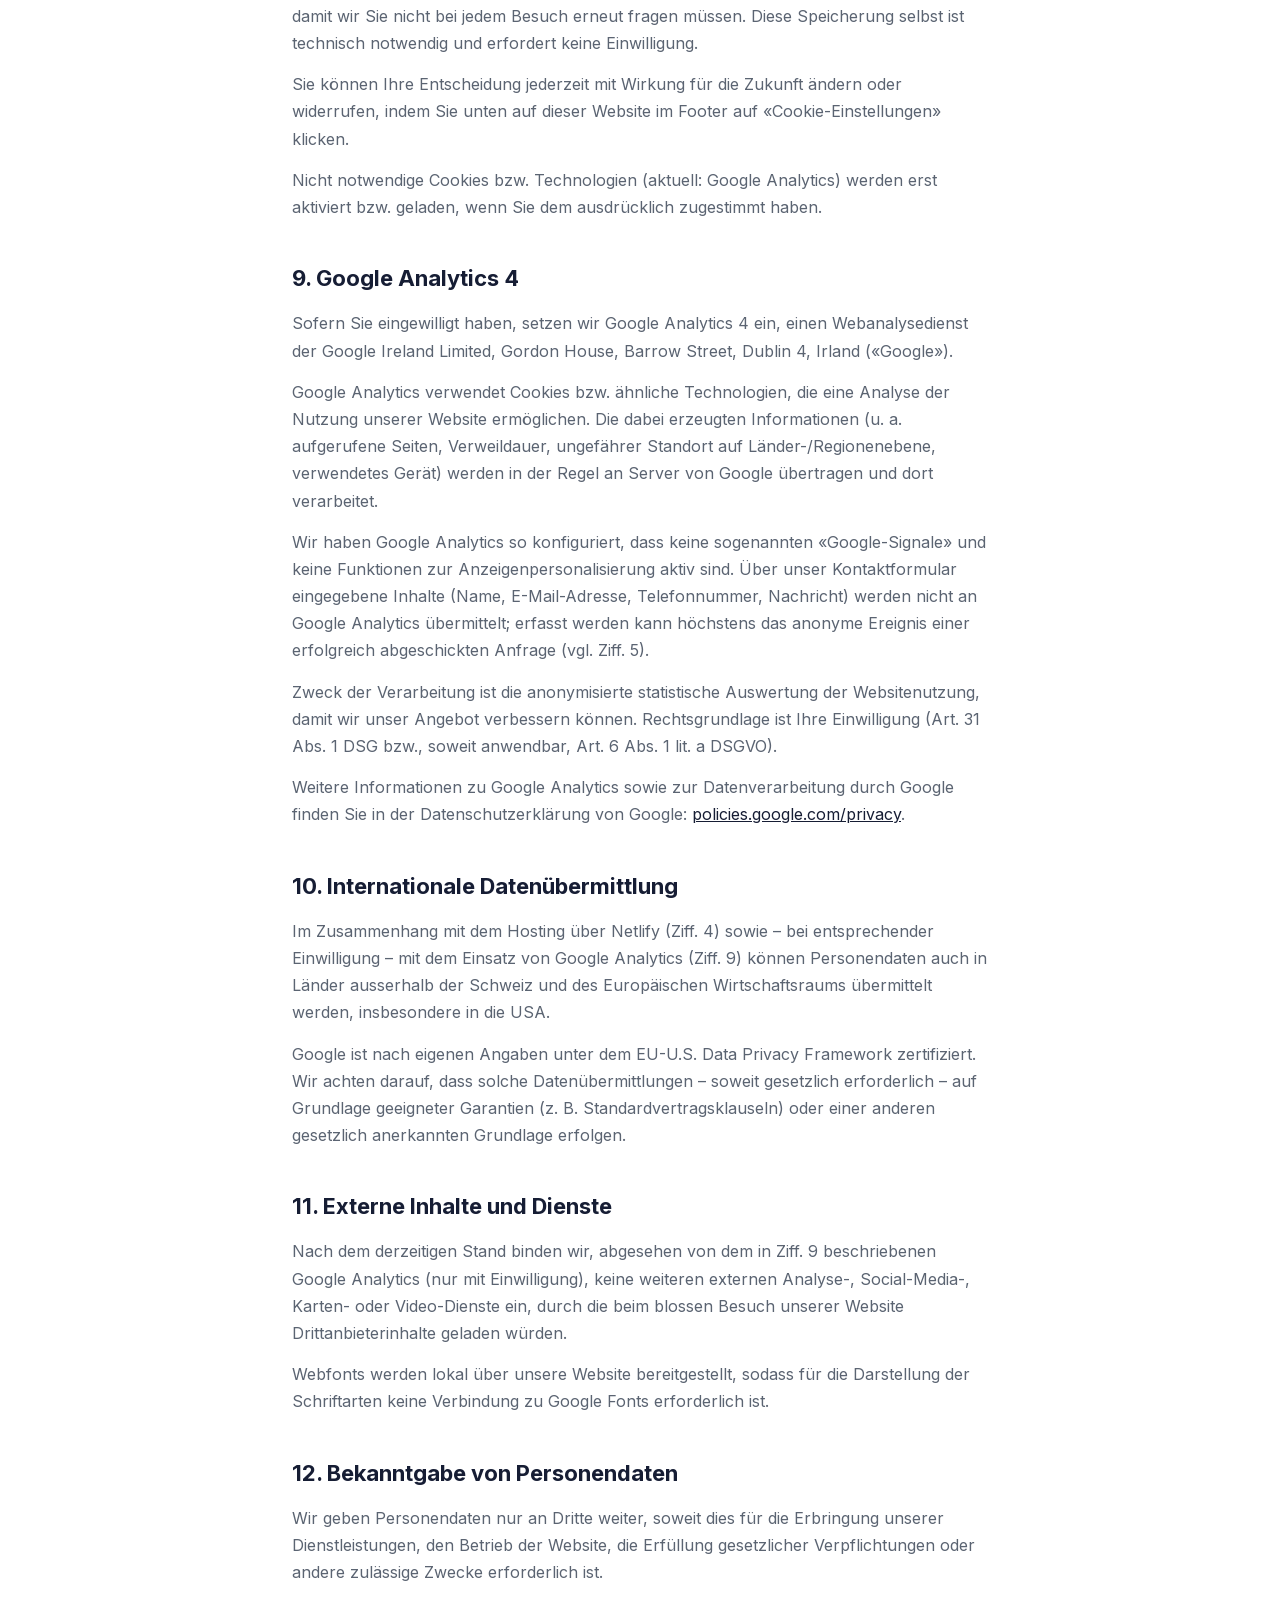
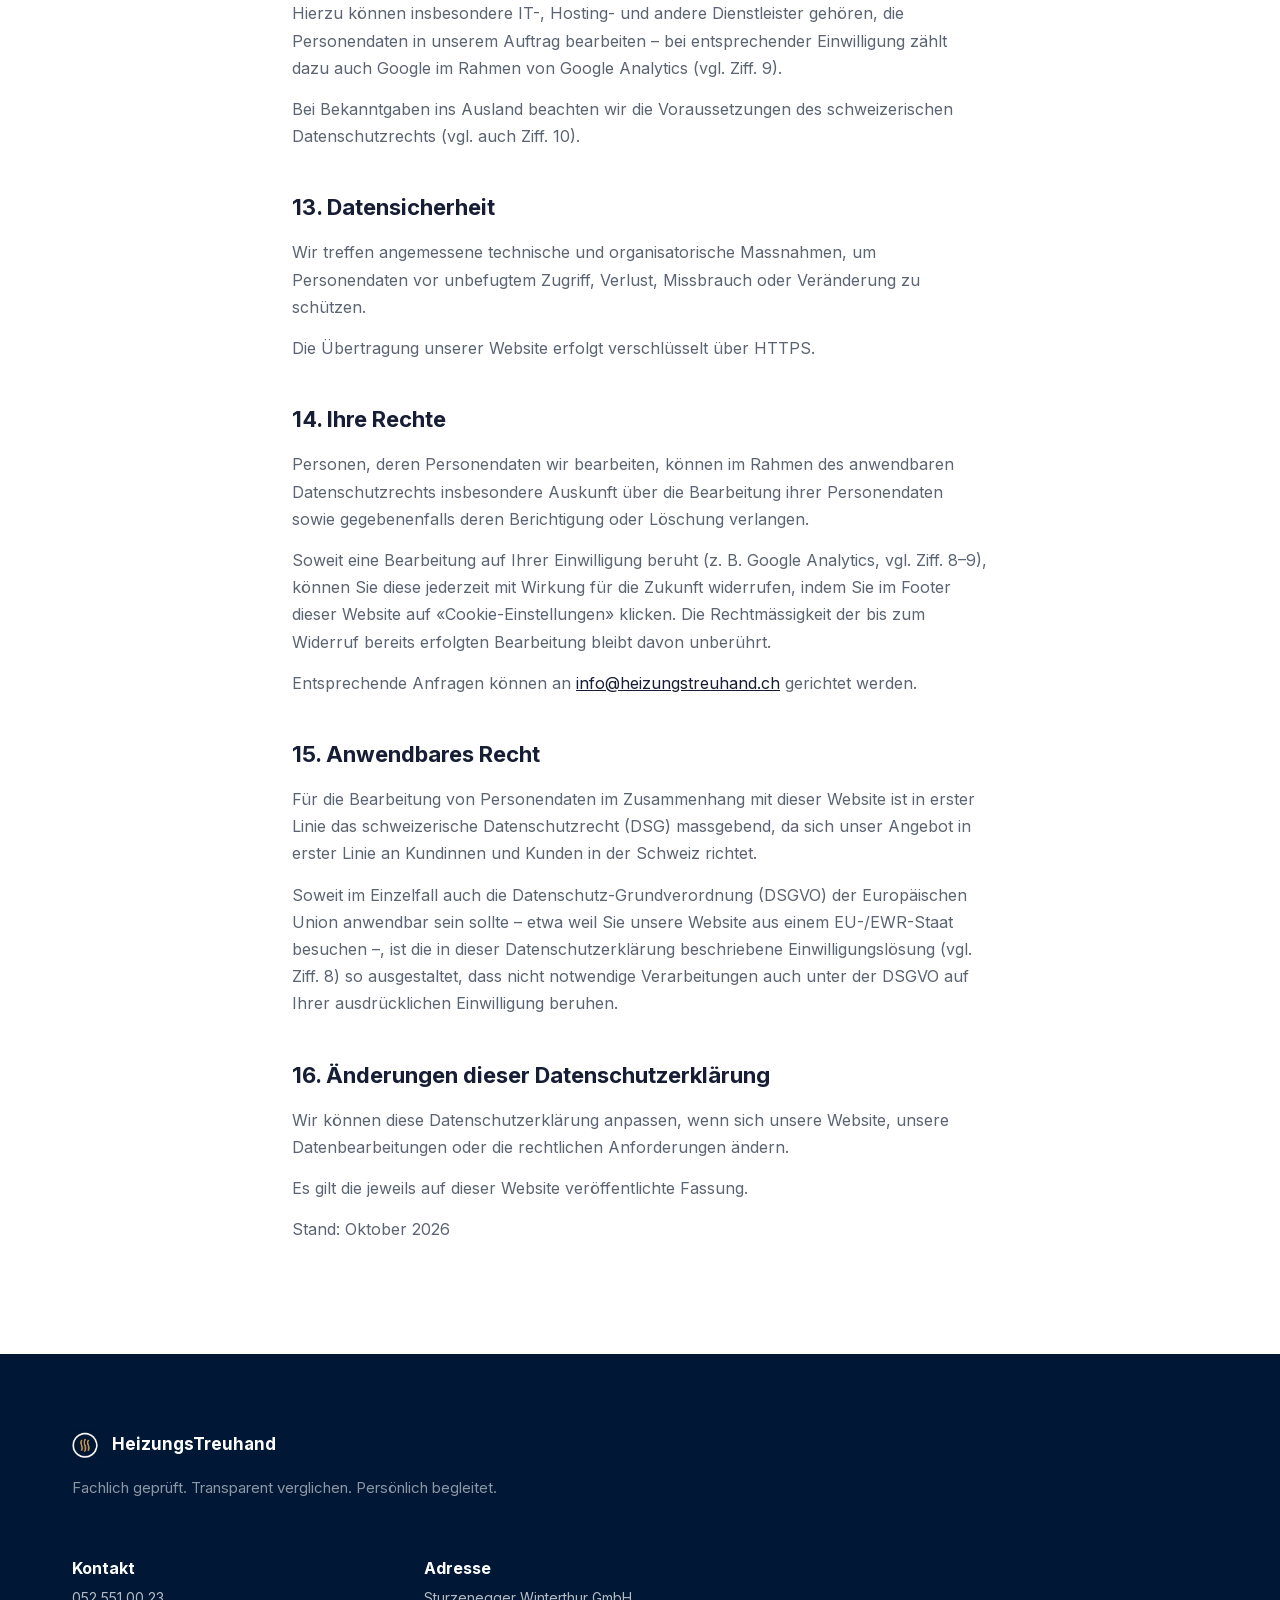
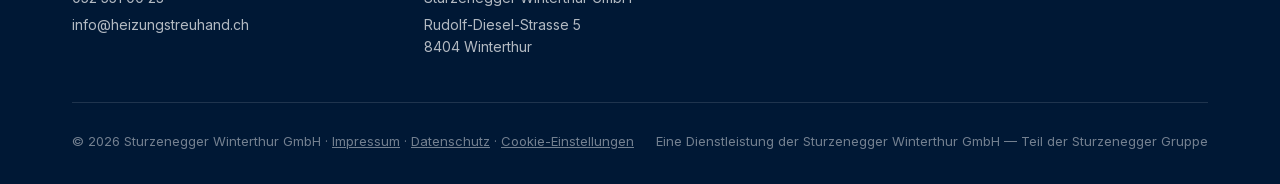
==== commit 2fd88701: "Add consent-gated Google Analytics 4 and update privacy policy - Cookie consent banner ("Alle akzept" ====
--- a/datenschutz.html
+++ b/datenschutz.html
@@ -100,6 +100,7 @@
           <p>Wir verwenden diese Daten zur Bearbeitung Ihrer Anfrage, zur Kontaktaufnahme und – soweit daraus ein Auftrag entsteht – zur Anbahnung und Abwicklung der Geschäftsbeziehung.</p>
           <p>Für die technische Verarbeitung des Kontaktformulars verwenden wir Netlify Forms. Die übermittelten Angaben können dadurch über die Infrastruktur von Netlify verarbeitet und gespeichert werden.</p>
           <p>Bitte übermitteln Sie über das Kontaktformular keine besonders schützenswerten Personendaten, sofern dies für Ihre Anfrage nicht erforderlich ist.</p>
+          <p>Eine erfolgreiche Formularübermittlung kann – ausschliesslich bei entsprechender Einwilligung (vgl. Ziff. 8–9) – als anonymes Ereignis in Google Analytics erfasst werden. Dabei werden keine Inhalte des Formulars (Name, E-Mail-Adresse, Telefonnummer, Nachricht etc.) an Google übermittelt, sondern lediglich die Tatsache einer erfolgreichen Anfrage.</p>
         </section>
 
         <section>
@@ -114,42 +115,71 @@
         </section>
 
         <section>
-          <h2>8. Cookies und Tracking</h2>
-          <p>Nach dem derzeitigen Stand verwendet unsere Website keine Analyse- oder Marketingtools wie Google Analytics oder Meta Pixel und setzt keine entsprechenden Tracking-Cookies zu Werbe- oder Analysezwecken ein.</p>
-          <p>Technisch notwendige Funktionen des Hosting-Anbieters können im Rahmen der Bereitstellung der Website eingesetzt werden.</p>
-          <p>Sollten wir künftig Analyse-, Marketing- oder andere Technologien einsetzen, die eine zusätzliche Information oder Einwilligung erfordern, werden wir diese Datenschutzerklärung und gegebenenfalls die entsprechenden Einwilligungsmechanismen anpassen.</p>
-        </section>
-
-        <section>
-          <h2>9. Externe Inhalte und Dienste</h2>
-          <p>Nach dem derzeitigen Stand binden wir keine externen Analyse-, Social-Media-, Karten- oder Video-Dienste ein, durch die beim blossen Besuch unserer Website entsprechende Drittanbieterinhalte geladen werden.</p>
+          <h2>8. Cookies, lokale Speicherung und Einwilligung</h2>
+          <p>Auf unserer Website verwenden wir teils technisch notwendige, teils optionale Cookies bzw. ähnliche Speichertechnologien (z. B. Local Storage).</p>
+          <p>Beim ersten Besuch zeigen wir Ihnen ein Einwilligungsbanner mit folgenden Auswahlmöglichkeiten:</p>
+          <ul class="legal-list">
+            <li>«Alle akzeptieren» – auch nicht notwendige Funktionen (aktuell: Google Analytics, vgl. Ziff. 9) werden aktiviert</li>
+            <li>«Nur notwendige» – es werden ausschliesslich technisch notwendige Funktionen verwendet</li>
+            <li>«Einstellungen» – Sie können die einzelnen Kategorien separat auswählen</li>
+          </ul>
+          <p>Ihre Auswahl wird lokal in Ihrem Browser gespeichert (Local Storage, nicht als Cookie), damit wir Sie nicht bei jedem Besuch erneut fragen müssen. Diese Speicherung selbst ist technisch notwendig und erfordert keine Einwilligung.</p>
+          <p>Sie können Ihre Entscheidung jederzeit mit Wirkung für die Zukunft ändern oder widerrufen, indem Sie unten auf dieser Website im Footer auf «Cookie-Einstellungen» klicken.</p>
+          <p>Nicht notwendige Cookies bzw. Technologien (aktuell: Google Analytics) werden erst aktiviert bzw. geladen, wenn Sie dem ausdrücklich zugestimmt haben.</p>
+        </section>
+
+        <section>
+          <h2>9. Google Analytics 4</h2>
+          <p>Sofern Sie eingewilligt haben, setzen wir Google Analytics 4 ein, einen Webanalysedienst der Google Ireland Limited, Gordon House, Barrow Street, Dublin 4, Irland («Google»).</p>
+          <p>Google Analytics verwendet Cookies bzw. ähnliche Technologien, die eine Analyse der Nutzung unserer Website ermöglichen. Die dabei erzeugten Informationen (u. a. aufgerufene Seiten, Verweildauer, ungefährer Standort auf Länder-/Regionenebene, verwendetes Gerät) werden in der Regel an Server von Google übertragen und dort verarbeitet.</p>
+          <p>Wir haben Google Analytics so konfiguriert, dass keine sogenannten «Google-Signale» und keine Funktionen zur Anzeigenpersonalisierung aktiv sind. Über unser Kontaktformular eingegebene Inhalte (Name, E-Mail-Adresse, Telefonnummer, Nachricht) werden nicht an Google Analytics übermittelt; erfasst werden kann höchstens das anonyme Ereignis einer erfolgreich abgeschickten Anfrage (vgl. Ziff. 5).</p>
+          <p>Zweck der Verarbeitung ist die anonymisierte statistische Auswertung der Websitenutzung, damit wir unser Angebot verbessern können. Rechtsgrundlage ist Ihre Einwilligung (Art. 31 Abs. 1 DSG bzw., soweit anwendbar, Art. 6 Abs. 1 lit. a DSGVO).</p>
+          <p>Weitere Informationen zu Google Analytics sowie zur Datenverarbeitung durch Google finden Sie in der Datenschutzerklärung von Google: <a href="https://policies.google.com/privacy" target="_blank" rel="noopener">policies.google.com/privacy</a>.</p>
+        </section>
+
+        <section>
+          <h2>10. Internationale Datenübermittlung</h2>
+          <p>Im Zusammenhang mit dem Hosting über Netlify (Ziff. 4) sowie – bei entsprechender Einwilligung – mit dem Einsatz von Google Analytics (Ziff. 9) können Personendaten auch in Länder ausserhalb der Schweiz und des Europäischen Wirtschaftsraums übermittelt werden, insbesondere in die USA.</p>
+          <p>Google ist nach eigenen Angaben unter dem EU-U.S. Data Privacy Framework zertifiziert. Wir achten darauf, dass solche Datenübermittlungen – soweit gesetzlich erforderlich – auf Grundlage geeigneter Garantien (z. B. Standardvertragsklauseln) oder einer anderen gesetzlich anerkannten Grundlage erfolgen.</p>
+        </section>
+
+        <section>
+          <h2>11. Externe Inhalte und Dienste</h2>
+          <p>Nach dem derzeitigen Stand binden wir, abgesehen von dem in Ziff. 9 beschriebenen Google Analytics (nur mit Einwilligung), keine weiteren externen Analyse-, Social-Media-, Karten- oder Video-Dienste ein, durch die beim blossen Besuch unserer Website Drittanbieterinhalte geladen würden.</p>
           <p>Webfonts werden lokal über unsere Website bereitgestellt, sodass für die Darstellung der Schriftarten keine Verbindung zu Google Fonts erforderlich ist.</p>
         </section>
 
         <section>
-          <h2>10. Bekanntgabe von Personendaten</h2>
+          <h2>12. Bekanntgabe von Personendaten</h2>
           <p>Wir geben Personendaten nur an Dritte weiter, soweit dies für die Erbringung unserer Dienstleistungen, den Betrieb der Website, die Erfüllung gesetzlicher Verpflichtungen oder andere zulässige Zwecke erforderlich ist.</p>
-          <p>Hierzu können insbesondere IT-, Hosting- und andere Dienstleister gehören, die Personendaten in unserem Auftrag bearbeiten.</p>
-          <p>Bei Bekanntgaben ins Ausland beachten wir die Voraussetzungen des schweizerischen Datenschutzrechts.</p>
-        </section>
-
-        <section>
-          <h2>11. Datensicherheit</h2>
+          <p>Hierzu können insbesondere IT-, Hosting- und andere Dienstleister gehören, die Personendaten in unserem Auftrag bearbeiten – bei entsprechender Einwilligung zählt dazu auch Google im Rahmen von Google Analytics (vgl. Ziff. 9).</p>
+          <p>Bei Bekanntgaben ins Ausland beachten wir die Voraussetzungen des schweizerischen Datenschutzrechts (vgl. auch Ziff. 10).</p>
+        </section>
+
+        <section>
+          <h2>13. Datensicherheit</h2>
           <p>Wir treffen angemessene technische und organisatorische Massnahmen, um Personendaten vor unbefugtem Zugriff, Verlust, Missbrauch oder Veränderung zu schützen.</p>
           <p>Die Übertragung unserer Website erfolgt verschlüsselt über HTTPS.</p>
         </section>
 
         <section>
-          <h2>12. Ihre Rechte</h2>
+          <h2>14. Ihre Rechte</h2>
           <p>Personen, deren Personendaten wir bearbeiten, können im Rahmen des anwendbaren Datenschutzrechts insbesondere Auskunft über die Bearbeitung ihrer Personendaten sowie gegebenenfalls deren Berichtigung oder Löschung verlangen.</p>
+          <p>Soweit eine Bearbeitung auf Ihrer Einwilligung beruht (z. B. Google Analytics, vgl. Ziff. 8–9), können Sie diese jederzeit mit Wirkung für die Zukunft widerrufen, indem Sie im Footer dieser Website auf «Cookie-Einstellungen» klicken. Die Rechtmässigkeit der bis zum Widerruf bereits erfolgten Bearbeitung bleibt davon unberührt.</p>
           <p>Entsprechende Anfragen können an <a href="mailto:info@heizungstreuhand.ch">info@heizungstreuhand.ch</a> gerichtet werden.</p>
         </section>
 
         <section>
-          <h2>13. Änderungen dieser Datenschutzerklärung</h2>
+          <h2>15. Anwendbares Recht</h2>
+          <p>Für die Bearbeitung von Personendaten im Zusammenhang mit dieser Website ist in erster Linie das schweizerische Datenschutzrecht (DSG) massgebend, da sich unser Angebot in erster Linie an Kundinnen und Kunden in der Schweiz richtet.</p>
+          <p>Soweit im Einzelfall auch die Datenschutz-Grundverordnung (DSGVO) der Europäischen Union anwendbar sein sollte – etwa weil Sie unsere Website aus einem EU-/EWR-Staat besuchen –, ist die in dieser Datenschutzerklärung beschriebene Einwilligungslösung (vgl. Ziff. 8) so ausgestaltet, dass nicht notwendige Verarbeitungen auch unter der DSGVO auf Ihrer ausdrücklichen Einwilligung beruhen.</p>
+        </section>
+
+        <section>
+          <h2>16. Änderungen dieser Datenschutzerklärung</h2>
           <p>Wir können diese Datenschutzerklärung anpassen, wenn sich unsere Website, unsere Datenbearbeitungen oder die rechtlichen Anforderungen ändern.</p>
           <p>Es gilt die jeweils auf dieser Website veröffentlichte Fassung.</p>
-          <p>Stand: September 2026</p>
+          <p>Stand: Oktober 2026</p>
         </section>
 
       </div>
@@ -181,7 +211,7 @@
     </div>
 
     <div class="footer-bottom">
-      <span>© <span id="year"></span> Sturzenegger Winterthur GmbH · <a href="/impressum.html">Impressum</a> · <a href="/datenschutz.html">Datenschutz</a></span>
+      <span>© <span id="year"></span> Sturzenegger Winterthur GmbH · <a href="/impressum.html">Impressum</a> · <a href="/datenschutz.html">Datenschutz</a> · <a href="#" id="cookieSettingsLink">Cookie-Einstellungen</a></span>
       <span>Eine Dienstleistung der Sturzenegger Winterthur GmbH — Teil der Sturzenegger Gruppe</span>
     </div>
   </div>
--- a/style.css
+++ b/style.css
@@ -111,13 +111,13 @@
   position: sticky;
   top: 0; left: 0; right: 0;
   z-index: 100;
-  background: var(--color-paper);
+  background: var(--color-canvas);
   border-bottom: 1px solid transparent;
   transition: background .25s ease, border-color .25s ease;
 }
 
 .nav.is-scrolled{
-  background: rgba(255,255,255,0.92);
+  background: rgba(244,242,236,0.92);
   backdrop-filter: blur(8px);
   border-bottom: 1px solid var(--color-border);
 }
@@ -886,7 +886,7 @@
   position: absolute;
   top: 100%;
   left: 0; right: 0;
-  background: #fff;
+  background: var(--color-canvas);
   padding: 20px 32px;
   border-bottom: 1px solid var(--color-border);
   gap: 20px;
@@ -904,3 +904,193 @@
   align-items: stretch;
   gap: 12px;
 }
+
+/* ==========================================================================
+   Cookie-Consent (Banner + Einstellungs-Dialog)
+   ========================================================================== */
+
+.consent-banner{
+  position: fixed;
+  left: 0; right: 0; bottom: 0;
+  z-index: 300;
+  background: var(--color-navy);
+  color: rgba(255,255,255,0.88);
+  border-top: 1px solid rgba(255,255,255,0.12);
+}
+
+.consent-banner-inner{
+  max-width: var(--page-max-width);
+  margin: 0 auto;
+  padding: 24px 32px;
+  display: flex;
+  flex-wrap: wrap;
+  align-items: center;
+  justify-content: space-between;
+  gap: 20px 32px;
+}
+
+.consent-banner-text{ max-width: 640px; }
+
+.consent-banner-text h2{
+  font-size: 16px;
+  font-weight: 700;
+  color: #fff;
+  margin: 0 0 6px;
+}
+
+.consent-banner-text p{
+  font-size: 14px;
+  line-height: 1.55;
+  margin: 0;
+  color: rgba(255,255,255,0.75);
+}
+
+.consent-banner-text a{
+  color: var(--color-gold-light);
+  text-decoration: underline;
+}
+
+.consent-banner-actions{
+  display: flex;
+  flex-wrap: wrap;
+  align-items: center;
+  gap: 12px;
+}
+
+.consent-banner .btn-outline{
+  background: transparent;
+  color: #fff;
+  border-color: rgba(255,255,255,0.35);
+}
+.consent-banner .btn-outline:hover{ background: rgba(255,255,255,0.1); border-color: #fff; }
+
+.consent-banner .btn-primary{
+  background: var(--color-gold);
+  border-color: var(--color-gold);
+  color: var(--color-navy);
+}
+.consent-banner .btn-primary:hover{ background: #fff; border-color: #fff; }
+
+/* Settings dialog */
+
+.consent-modal{
+  position: fixed;
+  inset: 0;
+  z-index: 310;
+  display: flex;
+  align-items: center;
+  justify-content: center;
+  padding: 24px;
+}
+
+.consent-modal[hidden]{ display: none; }
+
+.consent-modal-backdrop{
+  position: absolute;
+  inset: 0;
+  background: rgba(22,29,52,0.55);
+}
+
+.consent-modal-panel{
+  position: relative;
+  width: 100%;
+  max-width: 560px;
+  max-height: calc(100vh - 48px);
+  overflow-y: auto;
+  background: var(--color-paper);
+  border-radius: var(--radius-card);
+  padding: 36px;
+}
+
+.consent-modal-panel h2{
+  font-size: 22px;
+  font-weight: 700;
+  color: var(--color-navy);
+  margin: 0 0 12px;
+}
+
+.consent-modal-panel > p{
+  font-size: 14px;
+  line-height: 1.6;
+  color: var(--color-muted);
+  margin: 0 0 28px;
+}
+
+.consent-category{
+  padding: 18px 0;
+  border-top: 1px solid var(--color-border);
+}
+
+.consent-category-head{
+  display: flex;
+  align-items: center;
+  justify-content: space-between;
+  gap: 16px;
+}
+
+.consent-category-title{
+  font-size: 15px;
+  font-weight: 700;
+  color: var(--color-navy);
+}
+
+.consent-category-desc{
+  font-size: 13px;
+  line-height: 1.55;
+  color: var(--color-muted);
+  margin: 8px 0 0;
+}
+
+.consent-toggle{
+  flex-shrink: 0;
+  width: 44px;
+  height: 26px;
+  border-radius: 999px;
+  border: none;
+  background: var(--color-border);
+  padding: 3px;
+  cursor: pointer;
+  display: flex;
+  align-items: center;
+  justify-content: flex-start;
+  transition: background .15s ease;
+}
+
+.consent-toggle-dot{
+  width: 20px; height: 20px;
+  border-radius: 50%;
+  background: #fff;
+  transition: transform .15s ease;
+}
+
+.consent-toggle[aria-checked="true"]{
+  background: var(--color-navy);
+}
+.consent-toggle[aria-checked="true"] .consent-toggle-dot{
+  transform: translateX(18px);
+}
+
+.consent-toggle-locked{
+  background: var(--color-navy);
+  opacity: 0.5;
+  cursor: default;
+}
+.consent-toggle-locked .consent-toggle-dot{ transform: translateX(18px); }
+
+.consent-modal-actions{
+  display: flex;
+  flex-wrap: wrap;
+  gap: 12px;
+  margin-top: 28px;
+  padding-top: 24px;
+  border-top: 1px solid var(--color-border);
+}
+
+@media (max-width: 600px){
+  .consent-banner-inner{ padding: 20px; flex-direction: column; align-items: stretch; }
+  .consent-banner-actions{ flex-direction: column; align-items: stretch; }
+  .consent-banner-actions .btn{ width: 100%; }
+  .consent-modal-panel{ padding: 24px; }
+  .consent-modal-actions{ flex-direction: column; }
+  .consent-modal-actions .btn{ width: 100%; }
+}
